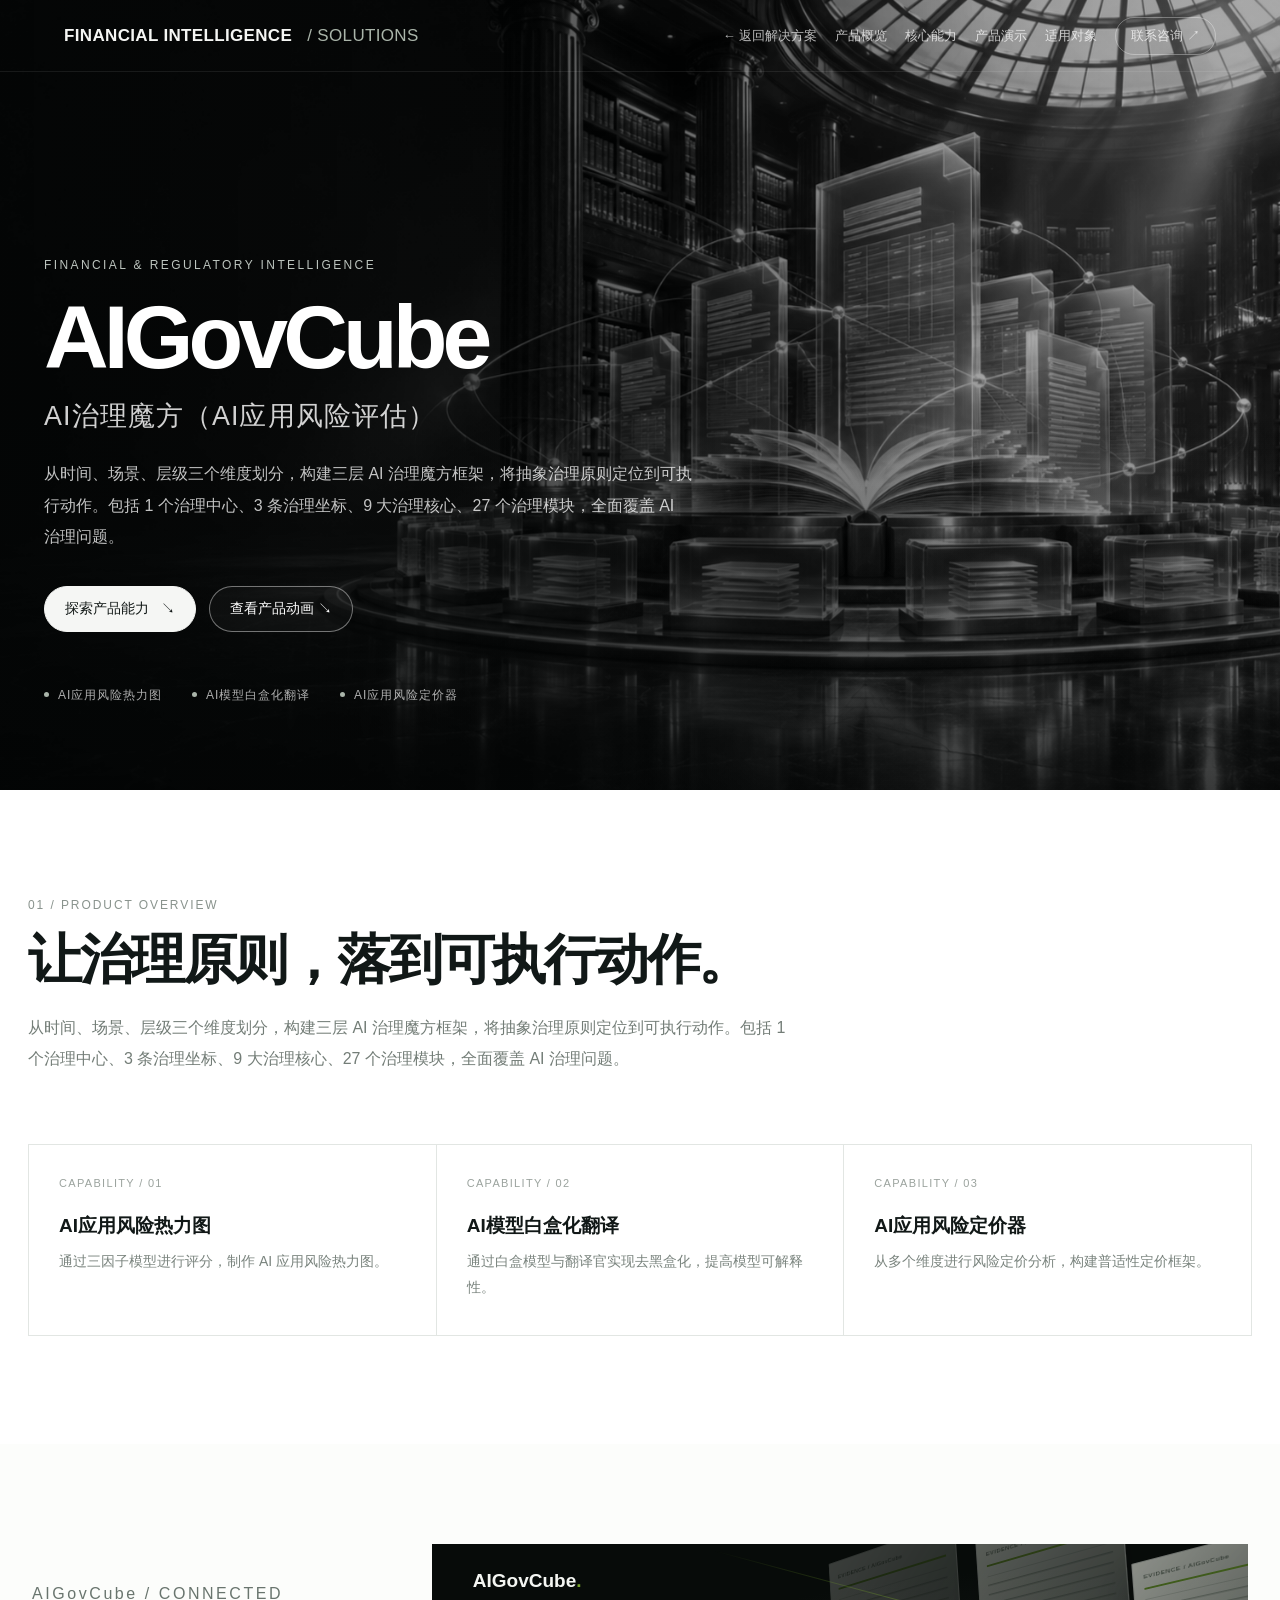
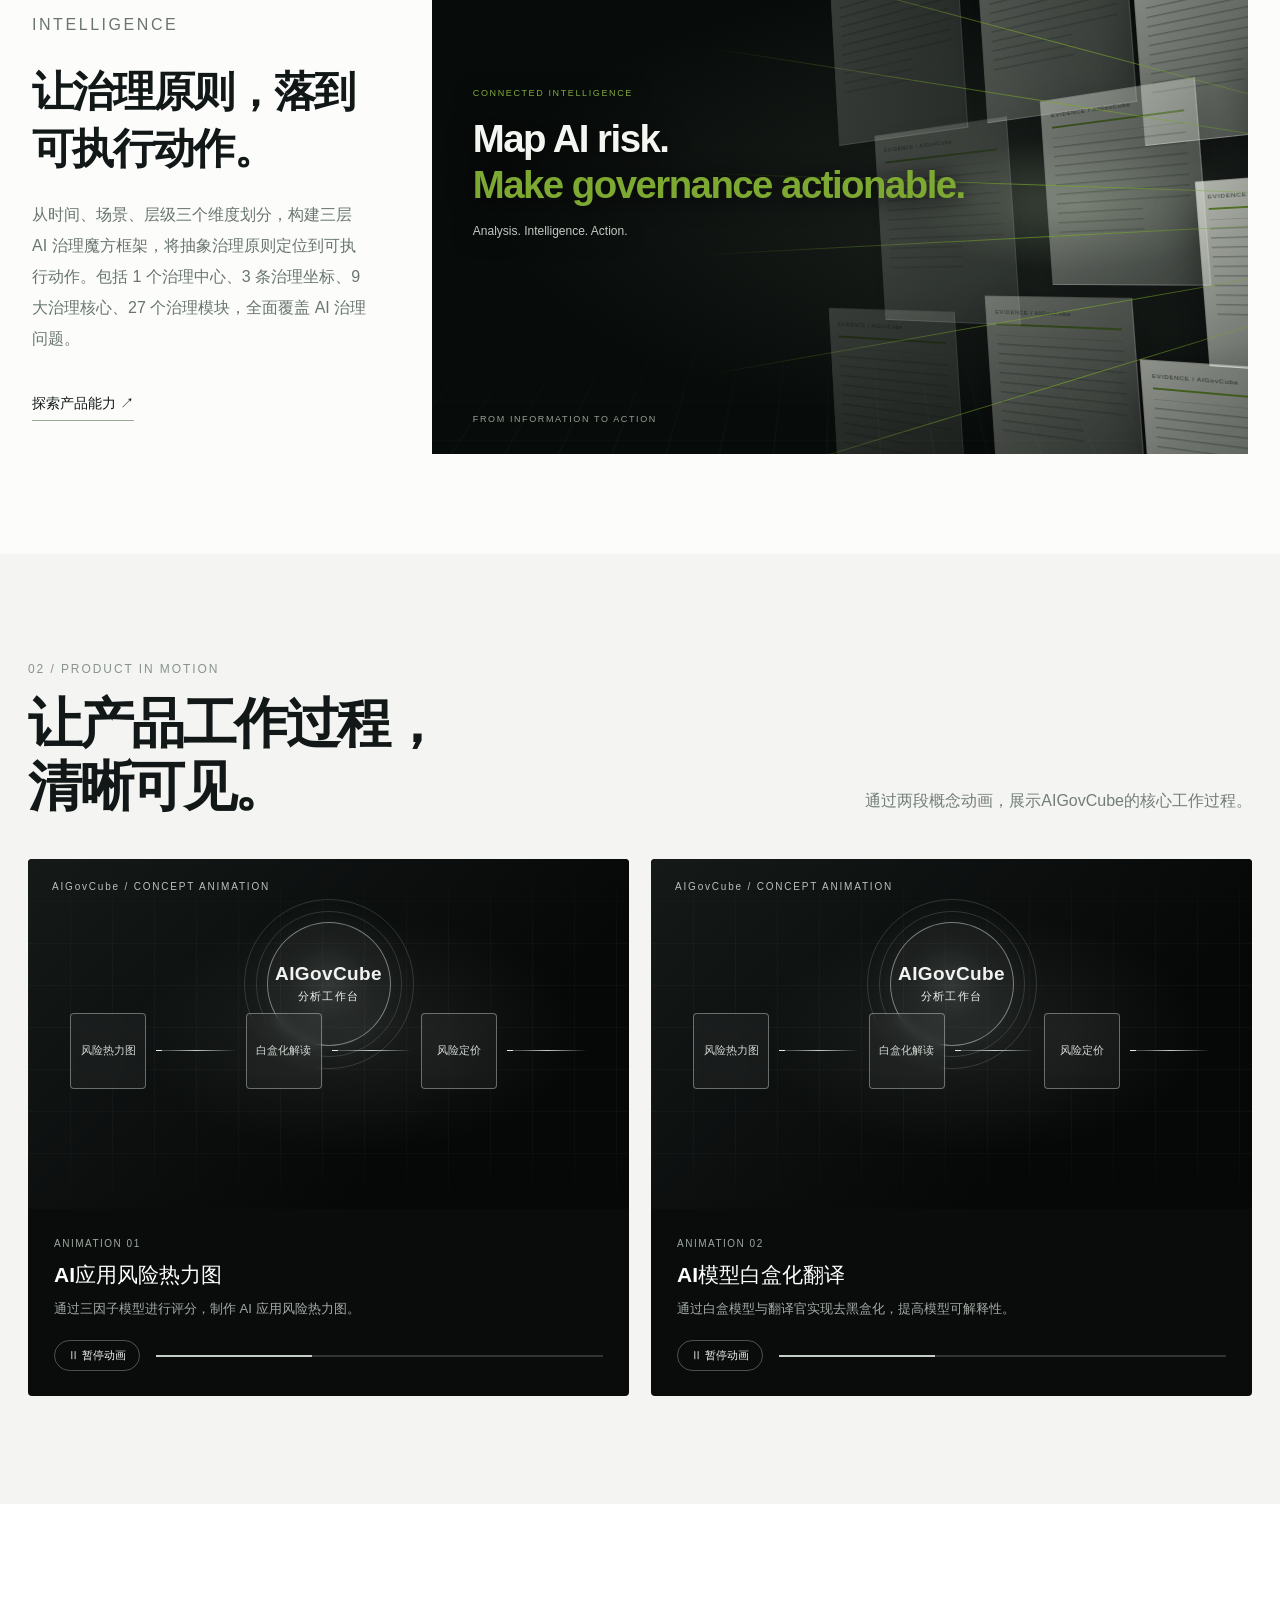
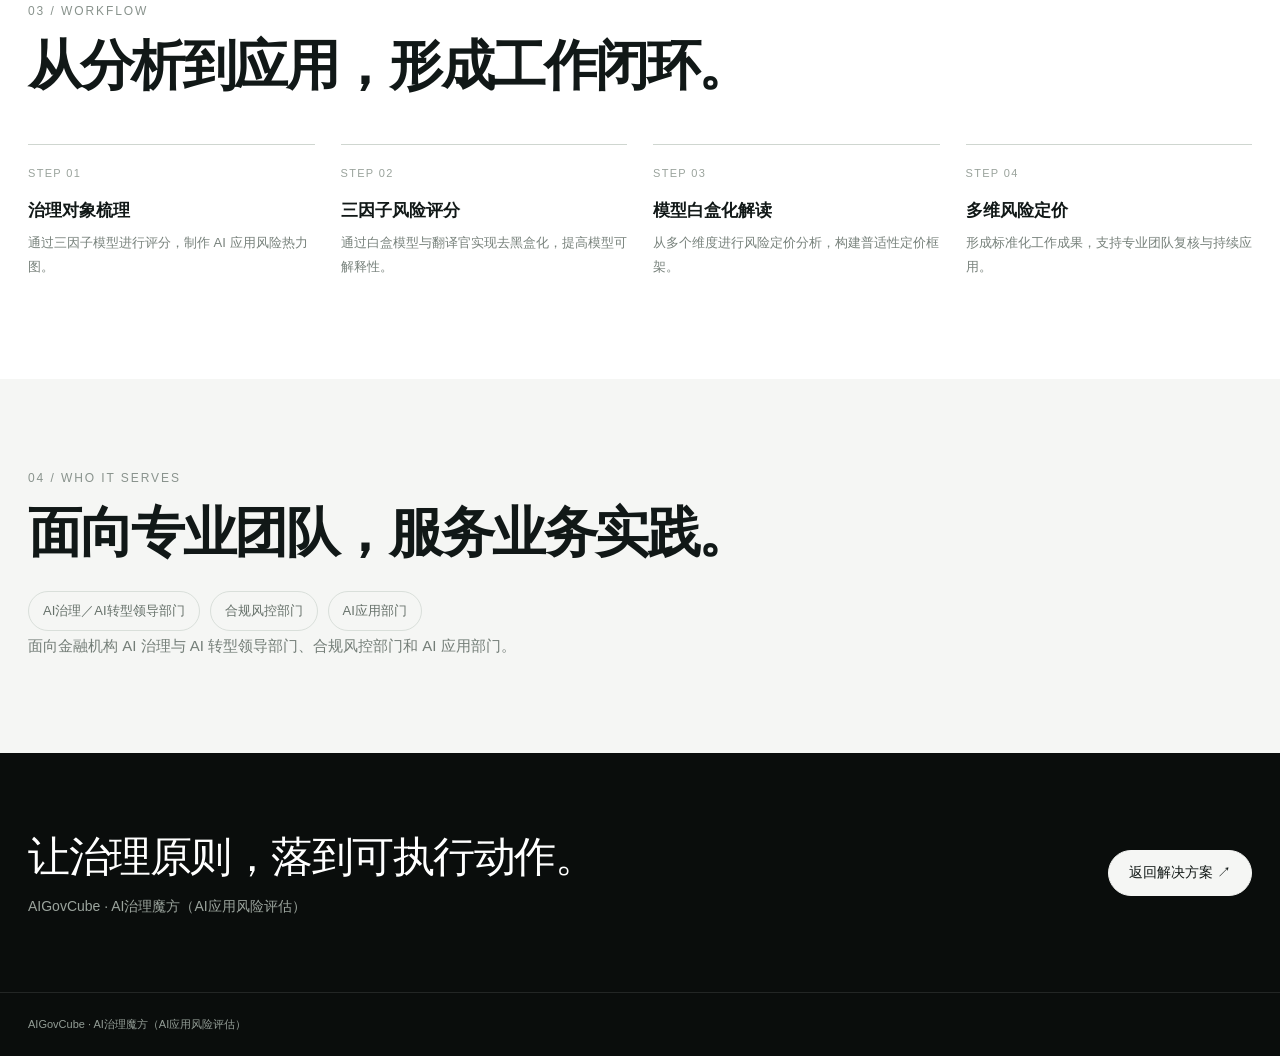
==== AIGovCube_product_detail.html @ ff2bda19 "Add AIGovCube and QRiskM product pages and overview entries" ====
<!doctype html>
<html lang="zh-CN">
<head>
<meta charset="utf-8">
<meta name="viewport" content="width=device-width, initial-scale=1">
<meta name="theme-color" content="#080a0a">
<meta name="description" content="从时间、场景、层级三个维度划分，构建三层 AI 治理魔方框架，将抽象治理原则定位到可执行动作。包括 1 个治理中心、3 条治理坐标、9 大治理核心、27 个治理模块，全面覆盖 AI 治理问题。">
<title>AIGovCube｜AI治理魔方（AI应用风险评估）</title>
<style>
:root{
  --black:#080a0a;--ink:#111817;--muted:#707a75;--line:#dfe4e1;
  --sage:#aab5aa;--sage2:#c4cec4;--paper:#fff;--mist:#f5f6f4;
  --ease:cubic-bezier(.2,.72,.25,1);
}
*{box-sizing:border-box}
html{scroll-behavior:smooth}
body{margin:0;background:#fff;color:var(--ink);font-family:Inter,"PingFang SC","Microsoft YaHei","Noto Sans CJK SC",Arial,sans-serif;-webkit-font-smoothing:antialiased}
a{color:inherit}
button{font:inherit}
.topbar{
  height:72px;padding:0 clamp(22px,5vw,82px);display:flex;align-items:center;
  justify-content:space-between;border-bottom:1px solid rgba(255,255,255,.08);
  position:absolute;top:0;left:0;right:0;z-index:5;color:#f5f6f4
}
.brand{font-size:17px;font-weight:700;letter-spacing:.02em}
.brand span{font-weight:400;color:#aab5aa;margin-left:10px}
.topnav{display:flex;gap:28px;align-items:center;font-size:13px;color:rgba(255,255,255,.72)}
.topnav a{text-decoration:none;transition:color .25s}
.topnav a:hover{color:#fff}
.topnav .contact{padding:9px 15px;border:1px solid rgba(255,255,255,.32);border-radius:24px}
.hero{
  position:relative;min-height:680px;height:min(790px,88vh);overflow:hidden;
  background:#070909;color:#fff;isolation:isolate;display:flex;align-items:flex-end
}
.hero-bg{position:absolute;inset:0;z-index:-2;overflow:hidden}
.hero-bg img{
  width:100%;height:100%;object-fit:cover;object-position:center;
  filter:grayscale(.72) saturate(.28) brightness(.72);
  transform:scale(1.015);animation:slowZoom 34s ease-in-out infinite alternate
}
@keyframes slowZoom{from{transform:scale(1.015)}to{transform:scale(1.13)}}
.hero:after{
  content:"";position:absolute;inset:0;z-index:-1;
  background:linear-gradient(90deg,rgba(3,5,5,.82) 0%,rgba(3,5,5,.56) 39%,rgba(3,5,5,.08) 78%),
             linear-gradient(0deg,rgba(3,5,5,.68),transparent 48%)
}
.hero-content{width:min(1420px,100%);margin:0 auto;padding:130px 44px 86px}
.eyebrow{font-size:12px;letter-spacing:.2em;text-transform:uppercase;color:#bdc5bf;margin:0 0 20px}
.hero h1{font-size:clamp(48px,7vw,92px);line-height:1.02;letter-spacing:-.055em;margin:0;font-weight:650}
.hero h1 small{display:block;font-size:clamp(19px,2.1vw,28px);font-weight:400;letter-spacing:.04em;margin-top:20px;color:rgba(255,255,255,.82)}
.hero-lead{max-width:650px;margin:28px 0 0;color:rgba(255,255,255,.76);font-size:16px;line-height:1.95}
.hero-actions{display:flex;gap:13px;flex-wrap:wrap;margin-top:34px}
.btn{
  display:inline-flex;align-items:center;justify-content:center;gap:12px;
  padding:13px 20px;border-radius:30px;text-decoration:none;font-size:14px;
  transition:transform .25s,border-color .25s,background .25s
}
.btn-primary{background:#f5f6f4;color:#101715;border:1px solid #f5f6f4}
.btn-ghost{border:1px solid rgba(255,255,255,.42);color:#fff;background:rgba(255,255,255,.03)}
.btn:hover{transform:translateY(-2px)}
.btn-ghost:hover{background:rgba(255,255,255,.1);border-color:#fff}
.hero-meta{display:flex;gap:30px;flex-wrap:wrap;margin-top:55px;color:rgba(255,255,255,.68);font-size:12px;letter-spacing:.08em}
.hero-meta span:before{content:"";display:inline-block;width:5px;height:5px;border-radius:50%;background:#aab5aa;margin:0 9px 2px 0}
.wrap{width:min(1240px,calc(100% - 56px));margin:0 auto}
.section{padding:108px 0}
.section-kicker{font-size:12px;color:#89938d;letter-spacing:.16em;margin:0 0 16px}
.section-heading{font-size:clamp(32px,4.3vw,54px);line-height:1.15;letter-spacing:-.045em;font-weight:620;margin:0}
.section-intro{max-width:760px;color:#737d77;font-size:16px;line-height:1.95;margin:22px 0 0}
.overview-grid{display:grid;grid-template-columns:1fr 1fr;gap:76px;align-items:start;margin-top:56px}
.overview-statement{font-size:clamp(21px,2.2vw,28px);line-height:1.7;font-weight:450;letter-spacing:-.02em;margin:0}
.overview-statement em{font-style:normal;color:#818b84}
.overview-copy{color:#737d77;line-height:2;font-size:15px;margin:0}
.capability-strip{display:grid;grid-template-columns:repeat(3,1fr);gap:1px;background:#e2e6e3;border:1px solid #e2e6e3;margin-top:70px}
.capability{background:#fff;padding:28px 30px;min-height:190px}
.capability .num{font-size:11px;color:#9ba39e;letter-spacing:.12em}
.capability h3{font-size:19px;font-weight:620;margin:22px 0 10px}
.capability p{font-size:14px;line-height:1.8;color:#7a847e;margin:0}
.video-section{background:#f4f5f3;padding:108px 0}
.video-head{display:flex;justify-content:space-between;align-items:flex-end;gap:30px;margin-bottom:42px}
.video-head .section-intro{max-width:480px;margin:0}
.video-grid{display:grid;grid-template-columns:1fr 1fr;gap:22px}
.motion-card{background:#0a0c0c;color:#fff;overflow:hidden;border-radius:4px;min-width:0}
.motion-stage{height:350px;position:relative;overflow:hidden;background:
  radial-gradient(ellipse at 55% 50%,rgba(180,190,181,.10),transparent 48%),
  linear-gradient(135deg,#151918,#060808 70%)}
.stage-grid{position:absolute;inset:0;opacity:.18;background-image:linear-gradient(rgba(210,218,212,.18) 1px,transparent 1px),linear-gradient(90deg,rgba(210,218,212,.18) 1px,transparent 1px);background-size:42px 42px;mask-image:linear-gradient(transparent,black 18%,black 82%,transparent)}
.stage-label{position:absolute;top:22px;left:24px;color:#b9c2bb;font-size:10px;letter-spacing:.18em}
.stage-status{position:absolute;right:24px;top:20px;color:#929d95;font-size:10px;letter-spacing:.1em}
.source-row{position:absolute;left:7%;right:7%;top:44%;display:flex;justify-content:space-between;align-items:center;gap:10px}
.source-node{
  width:76px;height:76px;border:1px solid rgba(226,232,226,.4);border-radius:4px;
  display:grid;place-items:center;background:rgba(255,255,255,.045);backdrop-filter:blur(5px);
  color:#d5dbd6;font-size:11px;text-align:center;line-height:1.4;position:relative;z-index:2
}
.source-node b{display:block;font-size:19px;font-weight:400;margin-bottom:3px;color:#f0f2ef}
.flow-line{height:1px;flex:1;background:linear-gradient(90deg,transparent,#c3cec5,transparent);position:relative;overflow:hidden}
.flow-line:after{content:"";position:absolute;top:-2px;left:-15%;width:18px;height:5px;border-radius:50%;background:#e5ebe5;box-shadow:0 0 12px 3px rgba(220,230,220,.55);animation:flow 2.2s linear infinite}
@keyframes flow{to{left:110%}}
.agent-core{
  position:absolute;left:50%;top:18%;transform:translateX(-50%);width:124px;height:124px;
  border:1px solid rgba(225,232,225,.5);border-radius:50%;display:grid;place-items:center;
  background:radial-gradient(circle,rgba(210,220,211,.16),rgba(255,255,255,.02) 70%);
  box-shadow:0 0 45px rgba(215,225,216,.08),inset 0 0 30px rgba(215,225,216,.08);
  animation:corePulse 4s ease-in-out infinite
}
.agent-core:before,.agent-core:after{content:"";position:absolute;inset:-12px;border:1px solid rgba(218,226,219,.16);border-radius:50%;animation:ring 6s linear infinite}
.agent-core:after{inset:-24px;animation-direction:reverse;animation-duration:9s}
@keyframes corePulse{50%{box-shadow:0 0 55px rgba(215,225,216,.19),inset 0 0 38px rgba(215,225,216,.15)}}
@keyframes ring{to{transform:rotate(360deg)}}
.agent-core span{text-align:center;font-size:11px;letter-spacing:.12em;color:#f0f3ef}
.agent-core strong{display:block;font-size:19px;letter-spacing:.02em;margin-bottom:4px}
.validation-list{position:absolute;right:7%;bottom:9%;width:180px;display:grid;gap:8px}
.validation-item{font-size:10px;color:#b9c3bb;border-bottom:1px solid rgba(220,230,220,.16);padding:0 0 7px;display:flex;justify-content:space-between;gap:12px}
.validation-item i{font-style:normal;color:#e4e9e4}
.pulse-dot{width:6px;height:6px;background:#e2e8e2;border-radius:50%;display:inline-block;box-shadow:0 0 10px #e2e8e2;animation:blink 1.6s ease-in-out infinite}
@keyframes blink{50%{opacity:.25;transform:scale(.65)}}
.motion-stage.paused *{animation-play-state:paused!important}
.motion-caption{padding:24px 26px 25px}
.motion-caption .tag{font-size:10px;color:#9da79f;letter-spacing:.15em}
.motion-caption h3{font-size:21px;font-weight:560;margin:10px 0 8px}
.motion-caption p{font-size:13px;line-height:1.8;color:#a2aaa4;margin:0;max-width:520px}
.motion-controls{display:flex;align-items:center;justify-content:space-between;margin-top:20px}
.play-toggle{border:1px solid rgba(255,255,255,.28);background:transparent;color:#f2f4f1;border-radius:24px;padding:7px 13px;font-size:11px;cursor:pointer}
.play-toggle:hover{background:rgba(255,255,255,.1)}
.progress-track{height:2px;background:rgba(255,255,255,.16);flex:1;margin-left:16px;overflow:hidden}
.progress-track span{display:block;height:100%;width:35%;background:#c5cec6;animation:progress 8s linear infinite}
@keyframes progress{to{transform:translateX(190%)}}
.early-stage{position:absolute;inset:0}
.orbit{position:absolute;width:230px;height:230px;border:1px solid rgba(220,228,220,.28);border-radius:50%;left:50%;top:50%;transform:translate(-50%,-50%) rotate(-20deg)}
.orbit:before,.orbit:after{content:"";position:absolute;inset:22px;border:1px solid rgba(220,228,220,.15);border-radius:50%;transform:rotate(55deg) scaleX(1.5)}
.orbit:after{transform:rotate(-55deg) scaleX(1.5)}
.orbit-center{position:absolute;left:50%;top:50%;transform:translate(-50%,-50%);width:90px;height:90px;border-radius:50%;border:1px solid rgba(230,236,230,.5);display:grid;place-items:center;color:#f0f2ef;font-size:12px;background:radial-gradient(circle,rgba(225,232,225,.18),transparent 70%);box-shadow:0 0 40px rgba(225,232,225,.12)}
.orbit-node{position:absolute;width:10px;height:10px;border-radius:50%;background:#e1e7e1;box-shadow:0 0 16px 3px rgba(225,232,225,.55)}
.orbit-node.n1{left:17%;top:48%;animation:nodePulse 2s infinite}
.orbit-node.n2{right:18%;top:22%;animation:nodePulse 2.7s infinite .4s}
.orbit-node.n3{right:23%;bottom:13%;animation:nodePulse 2.4s infinite .8s}
.orbit-node.n4{left:38%;top:9%;animation:nodePulse 3s infinite .2s}
@keyframes nodePulse{50%{transform:scale(1.8);opacity:.5}}
.signal-card{position:absolute;left:5%;bottom:8%;width:190px;padding:13px 14px;border:1px solid rgba(225,232,225,.25);background:rgba(255,255,255,.045);backdrop-filter:blur(8px);animation:float 5s ease-in-out infinite}
.signal-card small{font-size:9px;color:#a7b0a8;letter-spacing:.12em}
.signal-card strong{display:block;font-size:14px;font-weight:500;margin:7px 0}
.signal-card span{font-size:10px;color:#c2cbc3}
@keyframes float{50%{transform:translateY(-9px)}}
.risk-alert{position:absolute;right:5%;top:20%;width:175px;padding:14px;border:1px solid rgba(235,238,235,.34);background:rgba(255,255,255,.055);animation:alertIn 5s ease-in-out infinite}
.risk-alert small{font-size:9px;color:#aab4ac;letter-spacing:.12em}
.risk-alert b{display:block;font-size:13px;font-weight:500;margin:8px 0;color:#f1f3f0}
.risk-alert .severity{display:inline-block;border:1px solid rgba(230,235,230,.35);padding:4px 7px;font-size:9px;color:#dce3dc}
.timeline{position:absolute;left:7%;right:7%;bottom:8%;display:flex;align-items:center;gap:0}
.timeline:before{content:"";position:absolute;left:0;right:0;height:1px;background:rgba(225,232,225,.24)}
.timeline-step{position:relative;flex:1;text-align:center;color:#aeb7af;font-size:9px;padding-top:18px}
.timeline-step:before{content:"";position:absolute;top:0;left:50%;width:6px;height:6px;border-radius:50%;background:#dce3dc;transform:translateX(-50%);box-shadow:0 0 10px rgba(225,232,225,.45)}
.timeline-step:last-child:before{animation:blink 1.5s infinite}
.alert-wave{position:absolute;left:0;right:0;top:0;height:100%;opacity:.15;background:linear-gradient(110deg,transparent 35%,rgba(255,255,255,.16) 50%,transparent 65%);transform:translateX(-100%);animation:scan 5s linear infinite}
@keyframes scan{to{transform:translateX(100%)}}
.workflow{padding:100px 0}
.workflow-grid{display:grid;grid-template-columns:repeat(4,1fr);gap:26px;margin-top:48px}
.workflow-step{border-top:1px solid #cfd6d0;padding-top:18px}
.workflow-step .step-no{font-size:11px;color:#9aa39c;letter-spacing:.12em}
.workflow-step h3{font-size:17px;font-weight:600;margin:18px 0 9px}
.workflow-step p{font-size:13px;line-height:1.85;color:#78827c;margin:0}
.audience{background:#f5f6f4;padding:92px 0}
.audience-row{display:grid;grid-template-columns:.8fr 1.2fr;gap:80px;align-items:start}
.audience-tags{display:flex;gap:10px;flex-wrap:wrap;margin-top:28px}
.audience-tags span{border:1px solid #d9dfda;padding:10px 14px;border-radius:24px;color:#66716a;font-size:13px}
.audience-note{font-size:15px;line-height:2;color:#747e78;margin:0}
.cta{padding:76px 0;background:#0a0d0c;color:#fff}
.cta-inner{display:flex;justify-content:space-between;align-items:center;gap:35px}
.cta h2{font-size:clamp(27px,3.3vw,42px);font-weight:550;letter-spacing:-.035em;margin:0}
.cta p{color:#9ba49d;font-size:14px;margin:13px 0 0}
.footer{padding:24px 0;color:#939d96;font-size:11px;border-top:1px solid rgba(255,255,255,.1);background:#0a0d0c}
.footer .wrap{display:flex;justify-content:space-between;gap:18px;flex-wrap:wrap}
@media(max-width:900px){
 .hero{min-height:640px;height:82vh}.overview-grid,.audience-row{grid-template-columns:1fr;gap:28px}
 .video-grid{grid-template-columns:1fr}.workflow-grid{grid-template-columns:repeat(2,1fr)}
 .video-head{display:block}.video-head .section-intro{margin-top:20px}
}
@media(max-width:600px){
 .topbar{height:60px;padding:0 20px}.topnav{gap:12px}.topnav a:not(.contact){display:none}
 .hero{min-height:690px;height:90vh}.hero-content{padding:110px 24px 58px}.hero-lead{font-size:14px}
 .hero-meta{gap:12px;margin-top:35px}.wrap{width:calc(100% - 40px)}
 .section,.video-section,.workflow,.audience{padding:72px 0}
 .capability-strip{grid-template-columns:1fr;margin-top:42px}.capability{min-height:0;padding:22px}
 .motion-stage{height:300px}.source-node{width:58px;height:64px;font-size:9px}.source-node b{font-size:15px}
 .agent-core{width:100px;height:100px;top:15%}.validation-list{width:130px;right:4%;bottom:7%}
 .signal-card{width:150px;left:4%;bottom:8%}.risk-alert{width:145px;right:4%;top:16%}
 .orbit{width:190px;height:190px}.timeline{left:4%;right:4%}
 .workflow-grid{grid-template-columns:1fr 1fr;gap:25px 18px}
 .cta-inner{display:block}.cta .btn{margin-top:25px}
}
@media(prefers-reduced-motion:reduce){
 *,*:before,*:after{animation-duration:.01ms!important;animation-iteration-count:1!important;scroll-behavior:auto!important;transition-duration:.01ms!important}
}

/* Cinematic evidence presentation */
.hero-bg img{filter:grayscale(1) brightness(.72);animation:dfHeroZoom 48s linear infinite;will-change:transform}
@keyframes dfHeroZoom{0%{transform:scale(1.02)}92%{transform:scale(1.32)}100%{transform:scale(1.02)}}
.df-showcase{padding:100px 0;background:#fcfdfb}
.df-split{width:min(1440px,calc(100% - 64px));margin:auto;display:grid;grid-template-columns:.7fr 1.7fr;gap:64px;align-items:center}
.df-copy h2{font-size:clamp(32px,3.3vw,52px);line-height:1.35;letter-spacing:-.04em;margin:22px 0}
.df-copy p{font-size:16px;line-height:1.95;color:#69756e}.df-copy a{display:inline-block;margin-top:24px;text-decoration:none;border-bottom:1px solid #9baa91;padding-bottom:7px;font-size:14px}
.df-cinema{position:relative;aspect-ratio:16/10;overflow:hidden;background:radial-gradient(ellipse at 79% 51%,#424c40 0%,#171c19 18%,#070b09 64%);color:#f4f6f2;isolation:isolate}
.df-brand{position:absolute;left:5%;top:5%;font-weight:700;font-size:19px;z-index:3}.df-brand b{color:#78a52a}
.df-caption{position:absolute;left:5%;top:27%;z-index:3;width:65%;text-shadow:0 2px 24px #000}.df-caption small{font-size:9px;letter-spacing:.18em;color:#80a83c}.df-caption h3{font-size:clamp(24px,3vw,45px);line-height:1.2;letter-spacing:-.04em;margin:16px 0}.df-caption h3 span{color:#7da832}.df-caption p{font-size:12px;color:#c2c8c2}
.df-space{position:absolute;inset:-10%;perspective:650px;animation:dfDrift 20s ease-in-out infinite alternate}
.df-floor{position:absolute;inset:55% -20% -55%;background:repeating-linear-gradient(90deg,transparent 0 59px,#b9c4b51c 60px 61px),repeating-linear-gradient(0deg,transparent 0 59px,#b9c4b51c 60px 61px);transform:rotateX(62deg);mask-image:linear-gradient(transparent,#000)}
.df-sheet{position:absolute;width:15%;height:32%;left:var(--x);top:var(--y);padding:13px 10px;background:linear-gradient(135deg,#eef1e7df,#b6bfb477);border:1px solid #ffffff42;box-shadow:0 15px 40px #0008;transform:rotateY(-35deg) rotateZ(-4deg);animation:dfFloat var(--t) ease-in-out infinite alternate;animation-delay:var(--d);opacity:var(--o)}
.df-sheet:before{content:'EVIDENCE / AIGovCube';display:block;font-size:6px;letter-spacing:.1em;color:#29372b;border-bottom:2px solid #5d8525;padding-bottom:9px;margin-bottom:10px}.df-sheet:after{content:'';display:block;height:65%;background:repeating-linear-gradient(0deg,transparent 0 8px,#39463b66 9px 10px);clip-path:polygon(0 0,100% 0,100% 65%,66% 65%,66% 100%,0 100%)}
.df-ray{position:absolute;left:35%;top:var(--y);width:75%;height:1px;background:linear-gradient(90deg,transparent,#79a62ab3,transparent);transform:rotate(var(--r));transform-origin:80% center;animation:dfRay 7s ease-in-out infinite alternate}
.df-foot{position:absolute;bottom:6%;left:5%;font-size:9px;letter-spacing:.18em;color:#98a196}
@keyframes dfFloat{to{translate:20px -16px;transform:rotateY(-22deg) rotateZ(2deg)}}
@keyframes dfDrift{to{transform:scale(1.08) translate(-1%,1%)}}
@keyframes dfRay{to{opacity:.25;translate:0 8px}}
@media(max-width:900px){.df-split{grid-template-columns:1fr;gap:30px;width:calc(100% - 40px)}.df-showcase{padding:64px 0}.df-copy{max-width:600px}.df-copy h2 br{display:none}.df-cinema{aspect-ratio:16/10}.df-caption h3{font-size:clamp(24px,5vw,42px)}}
@media(prefers-reduced-motion:reduce){.hero-bg img,.df-space,.df-sheet,.df-ray{animation:none!important}}

.topnav{flex-wrap:wrap;gap:18px}@media(max-width:600px){.topbar{height:auto;min-height:80px;padding:16px 20px;gap:12px;flex-wrap:wrap}.topnav{gap:12px;font-size:11px}}
@media(max-width:700px){.topnav .back-home{display:inline!important}.topbar{height:auto;min-height:80px;flex-wrap:wrap;padding:14px 20px;gap:10px}.topnav{flex-wrap:wrap}}

/* Wide native artwork: limit crop amplification to retain fine detail. */
.hero-bg img{object-position:70% center;transform-origin:68% 48%;animation:dfHeroZoomHD 48s linear infinite}
@keyframes dfHeroZoomHD{0%{transform:scale(1.01)}92%{transform:scale(1.20)}100%{transform:scale(1.01)}}
@media(max-width:700px){.hero-bg img{object-position:72% center}}
@media(prefers-reduced-motion:reduce){.hero-bg img{animation:none!important;transform:scale(1.01)}}
</style>
</head>
<body>
<header class="topbar">
  <div class="brand">FINANCIAL INTELLIGENCE <span>/ SOLUTIONS</span></div>
  <nav class="topnav" aria-label="页面导航"><a class="back-home" href="financial_solutions_first_concept.html">← 返回解决方案</a>
    <a href="#overview">产品概览</a><a href="#capabilities">核心能力</a><a href="#animations">产品演示</a><a href="#audience">适用对象</a>
    <a class="contact" href="#contact">联系咨询 ↗</a>
  </nav>
</header>

<section class="hero" aria-label="AIGovCube 产品主视觉">
  <div class="hero-bg"><img src="[data-uri]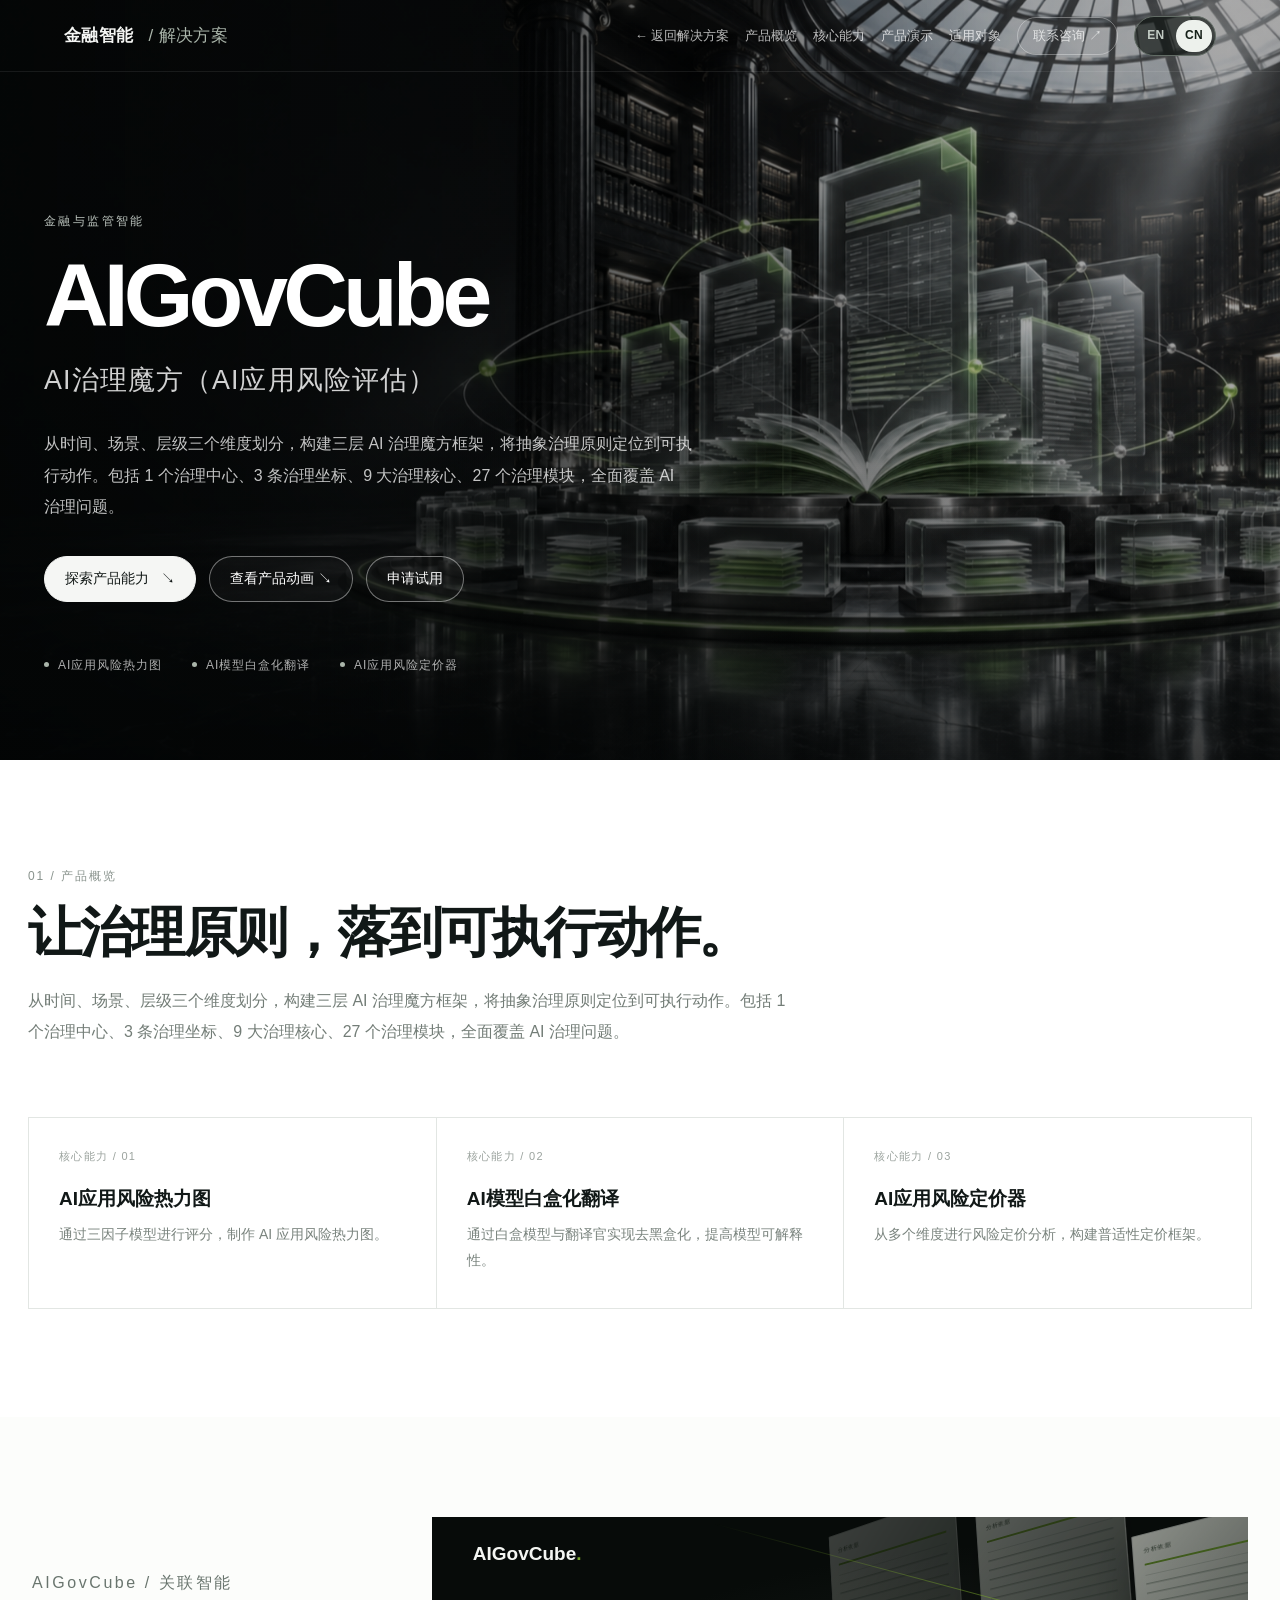
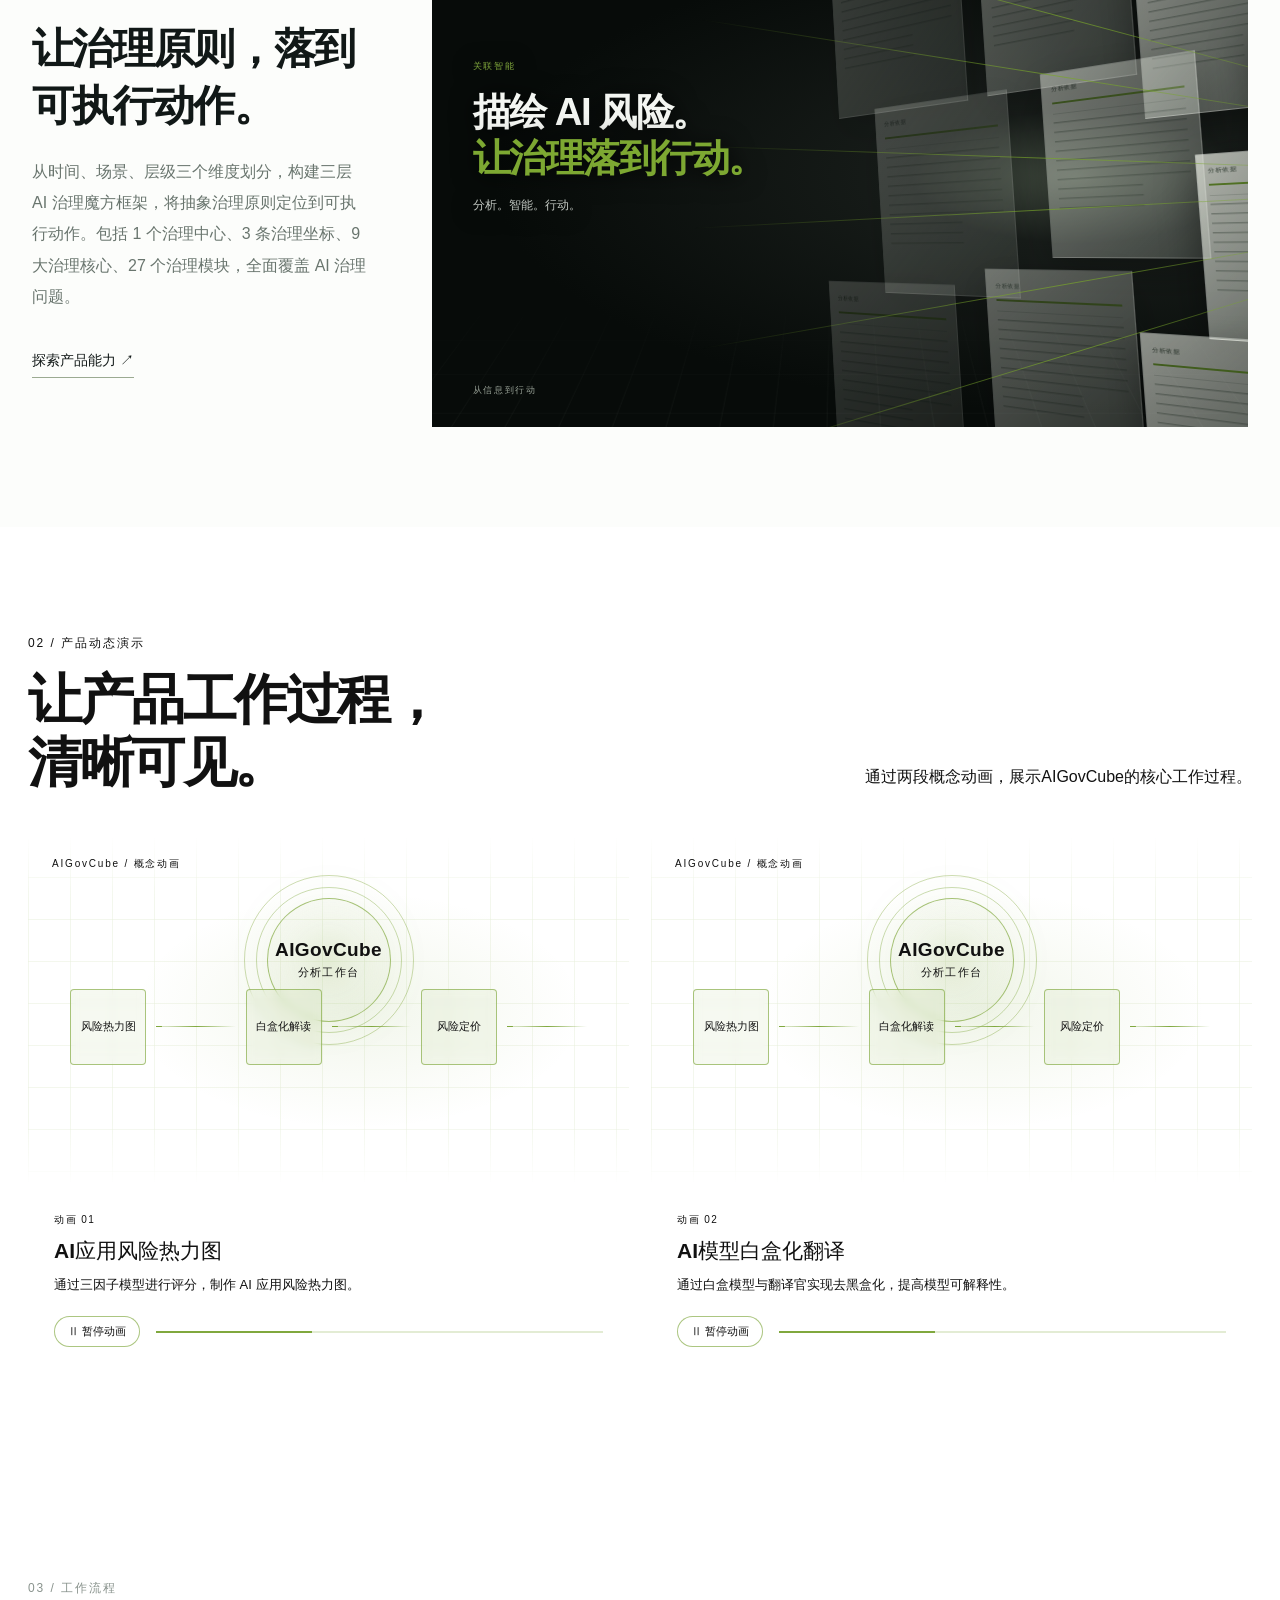
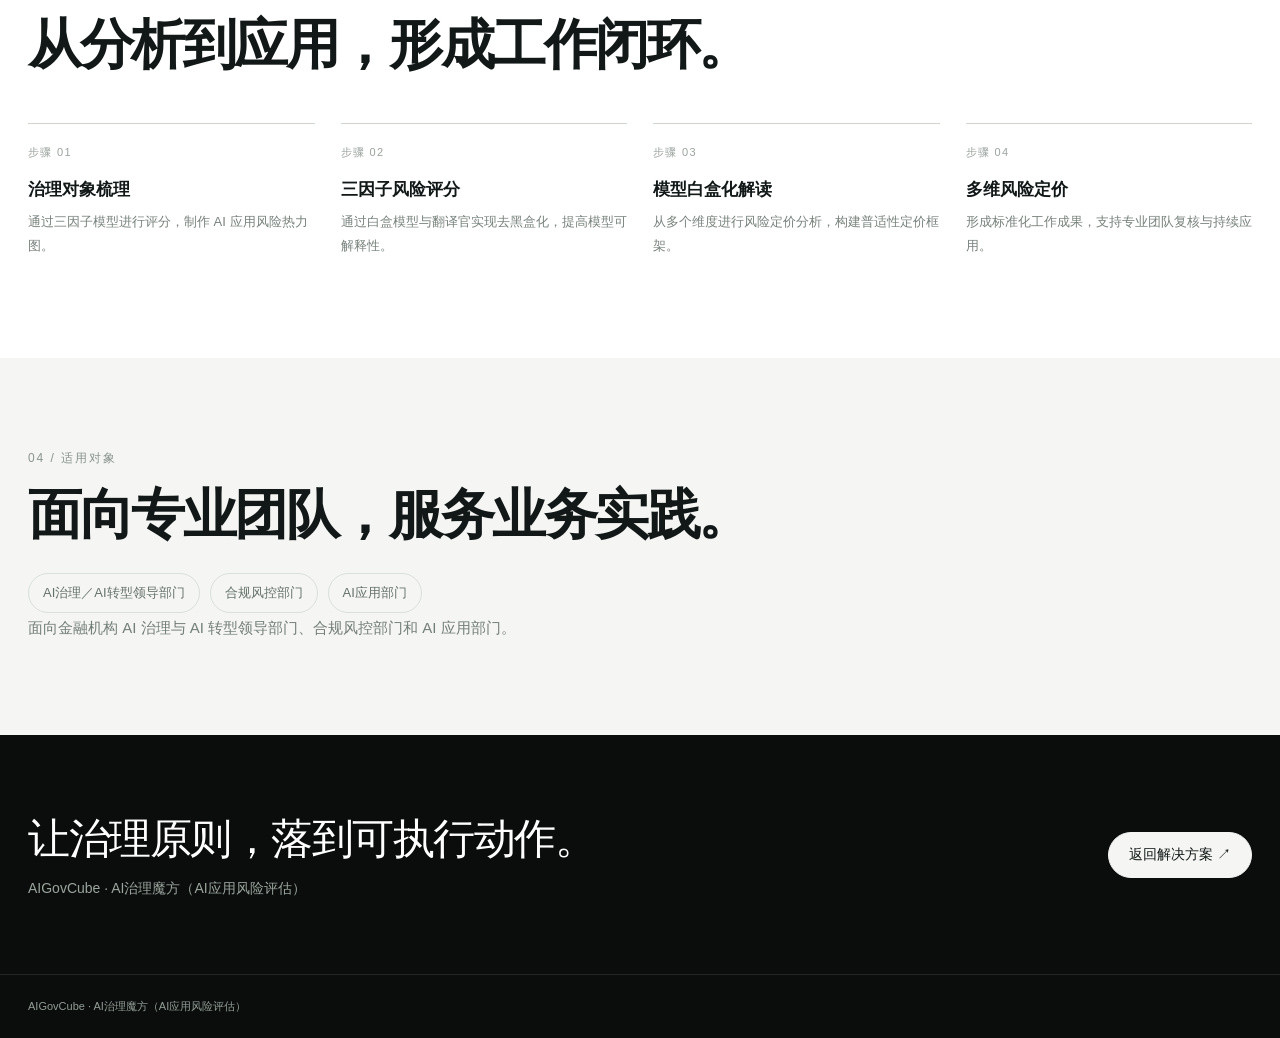
